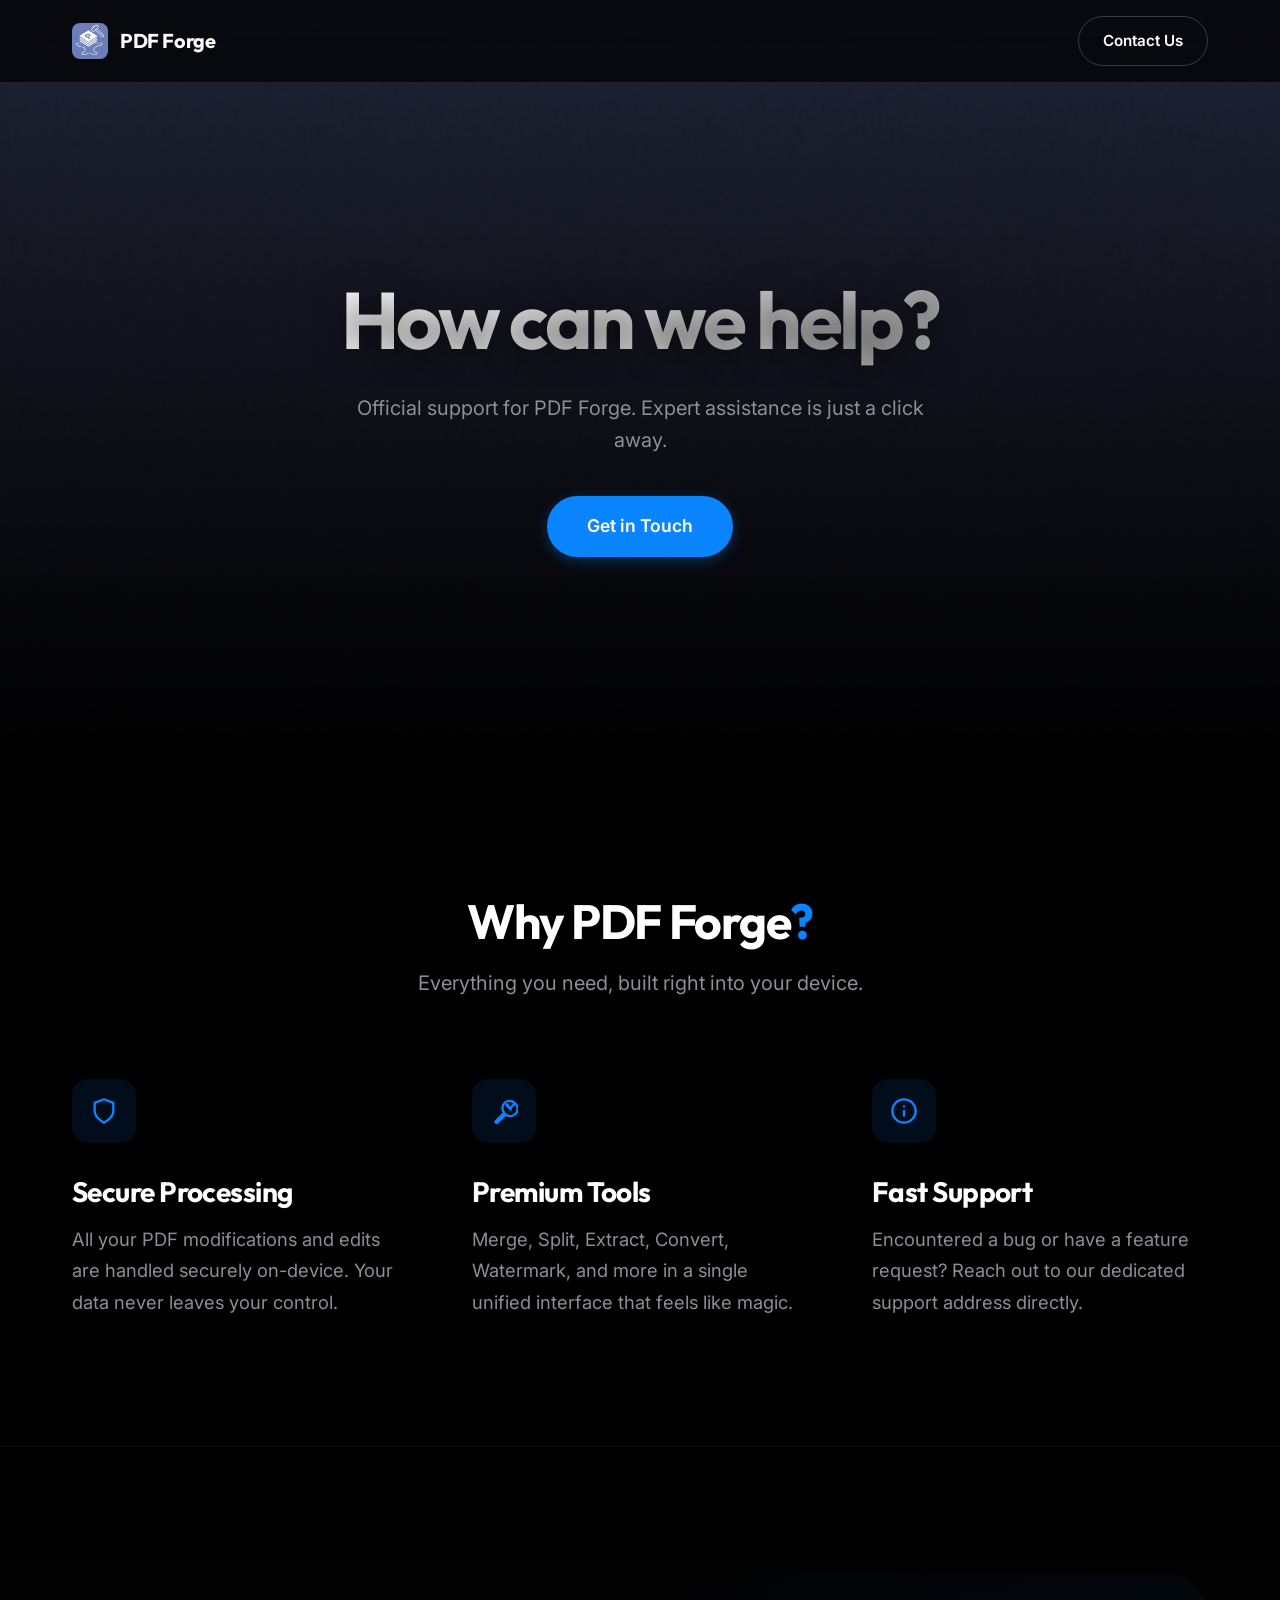
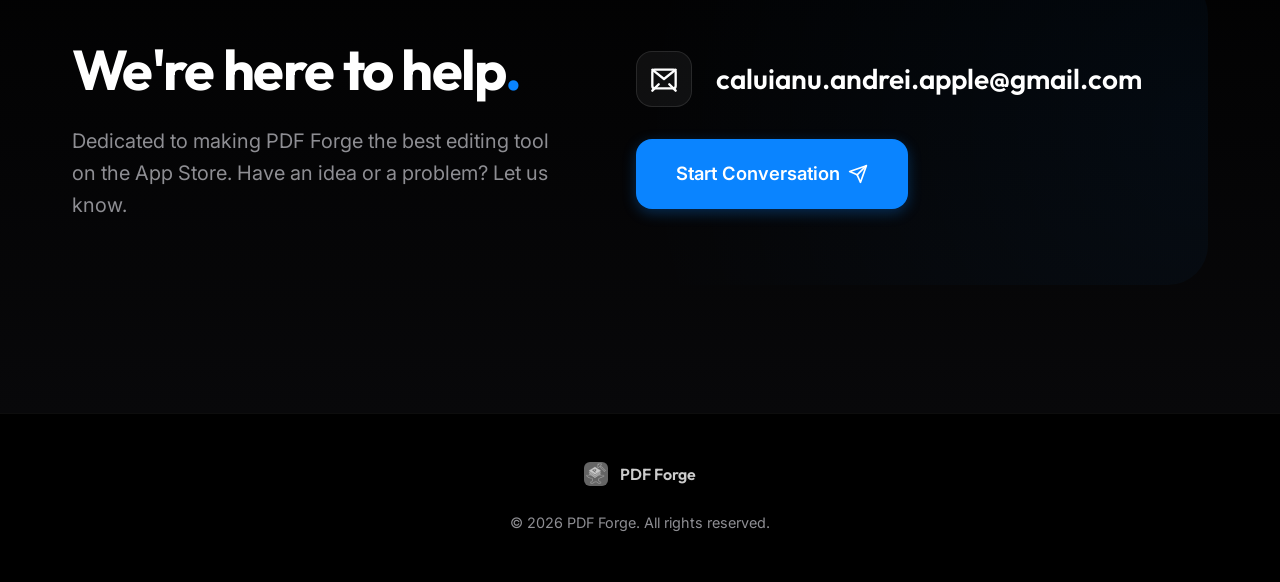
==== index.html @ 0be0e8b3 "Initial commit: PDF Forge support site with modern 3-column grid layout" ====
<!DOCTYPE html>
<html lang="en">
<head>
    <meta charset="UTF-8">
    <meta name="viewport" content="width=device-width, initial-scale=1.0">
    <title>PDF Forge Help & Support</title>
    <meta name="description" content="Official support site for PDF Forge. Get help, contact us, and learn more about the premium PDF editing app.">
    
    <!-- Modern Fonts -->
    <link rel="preconnect" href="https://fonts.googleapis.com">
    <link rel="preconnect" href="https://fonts.gstatic.com" crossorigin>
    <link href="https://fonts.googleapis.com/css2?family=Inter:wght@300;400;500;600;700&family=Outfit:wght@500;700;800&display=swap" rel="stylesheet">
    
    <link rel="stylesheet" href="styles.css">
</head>
<body>
    <!-- Navbar -->
    <nav class="navbar">
        <div class="nav-content">
            <div class="brand">
                <img src="assets/logo.png" alt="PDF Forge App Icon" class="logo">
                <span class="brand-text">PDF Forge</span>
            </div>
            <a href="#contact" class="btn btn-outline" id="navContactBtn">Contact Us</a>
        </div>
    </nav>

    <!-- Hero Section -->
    <header class="hero">
        <div class="hero-bg">
            <img src="assets/hero.png" alt="PDF Forge Interface" class="hero-img">
            <div class="hero-overlay"></div>
        </div>
        
        <div class="hero-content">
            <h1 class="hero-title">How can we help?</h1>
            <p class="hero-subtitle">Official support for PDF Forge. Expert assistance is just a click away.</p>
            <a href="#contact" class="btn btn-primary hero-btn">Get in Touch</a>
        </div>
    </header>

    <!-- Features / Highlights -->
    <section class="info-section">
        <div class="container relative-zIndex">
            <div class="section-header">
                <h2>Why PDF Forge<span class="accent-dot">?</span></h2>
                <p>Everything you need, built right into your device.</p>
            </div>
            
            <div class="features-grid">
                <!-- Feature 1 -->
                <div class="feature-block">
                    <div class="feature-icon">
                        <svg xmlns="http://www.w3.org/2000/svg" width="28" height="28" viewBox="0 0 24 24" fill="none" stroke="currentColor" stroke-width="2" stroke-linecap="round" stroke-linejoin="round"><path d="M12 22s8-4 8-10V5l-8-3-8 3v7c0 6 8 10 8 10z"></path></svg>
                    </div>
                    <h3>Secure Processing</h3>
                    <p class="feature-desc">All your PDF modifications and edits are handled securely on-device. Your data never leaves your control.</p>
                </div>

                <!-- Feature 2 -->
                <div class="feature-block">
                    <div class="feature-icon">
                        <svg xmlns="http://www.w3.org/2000/svg" width="28" height="28" viewBox="0 0 24 24" fill="none" stroke="currentColor" stroke-width="2" stroke-linecap="round" stroke-linejoin="round"><path d="M14.7 6.3a1 1 0 0 0 0 1.4l1.6 1.6a1 1 0 0 0 1.4 0l3.77-3.77a6 6 0 0 1-7.94 9.36l-7.1 7.1a1 1 0 0 1-1.41-1.41l7.1-7.1a6 6 0 0 1 9.36-7.94l-3.77 3.77a1 1 0 0 0 0 1.41z"/></svg>
                    </div>
                    <h3>Premium Tools</h3>
                    <p class="feature-desc">Merge, Split, Extract, Convert, Watermark, and more in a single unified interface that feels like magic.</p>
                </div>

                <!-- Feature 3 -->
                <div class="feature-block">
                    <div class="feature-icon">
                        <svg xmlns="http://www.w3.org/2000/svg" width="28" height="28" viewBox="0 0 24 24" fill="none" stroke="currentColor" stroke-width="2" stroke-linecap="round" stroke-linejoin="round"><circle cx="12" cy="12" r="10"></circle><line x1="12" y1="16" x2="12" y2="12"></line><line x1="12" y1="8" x2="12.01" y2="8"></line></svg>
                    </div>
                    <h3>Fast Support</h3>
                    <p class="feature-desc">Encountered a bug or have a feature request? Reach out to our dedicated support address directly.</p>
                </div>
            </div>
        </div>
    </section>

    <!-- Contact Section -->
    <section id="contact" class="contact-section">
        <div class="container">
            <div class="contact-content-wrapper">
                <div class="contact-typography">
                    <h2>We're here to help<span class="accent-dot">.</span></h2>
                    <p class="contact-lead">Dedicated to making PDF Forge the best editing tool on the App Store. Have an idea or a problem? Let us know.</p>
                </div>
                
                <div class="contact-action-area">
                    <div class="email-display">
                        <div class="email-icon">
                            <svg xmlns="http://www.w3.org/2000/svg" width="28" height="28" viewBox="0 0 24 24" fill="none" stroke="currentColor" stroke-width="2" stroke-linecap="round" stroke-linejoin="round"><rect x="2" y="4" width="20" height="16" rx="2" ry="2"></rect><path d="m2 22 5.5-5.5"></path><path d="m22 22-5.5-5.5"></path><path d="M2 4l10 8 10-8"></path></svg>
                        </div>
                        <a href="mailto:caluianu.andrei.apple@gmail.com" class="email-address-large">caluianu.andrei.apple@gmail.com</a>
                    </div>

                    <a href="mailto:caluianu.andrei.apple@gmail.com?subject=PDF%20Forge%20Support%20Request" class="btn btn-primary btn-cta">
                        Start Conversation
                        <svg xmlns="http://www.w3.org/2000/svg" width="20" height="20" viewBox="0 0 24 24" fill="none" stroke="currentColor" stroke-width="2" stroke-linecap="round" stroke-linejoin="round"><line x1="22" y1="2" x2="11" y2="13"></line><polygon points="22 2 15 22 11 13 2 9 22 2"></polygon></svg>
                    </a>
                </div>
            </div>
        </div>
    </section>

    <!-- Footer -->
    <footer class="footer">
        <div class="container footer-content">
            <div class="footer-brand">
                <img src="assets/logo.png" alt="PDF Forge App Icon">
                <span>PDF Forge</span>
            </div>
            <p class="copyright">&copy; 2026 PDF Forge. All rights reserved.</p>
        </div>
    </footer>

    <script>
        // Smooth scrolling for anchor links
        document.querySelectorAll('a[href^="#"]').forEach(anchor => {
            anchor.addEventListener('click', function (e) {
                e.preventDefault();
                document.querySelector(this.getAttribute('href')).scrollIntoView({
                    behavior: 'smooth'
                });
            });
        });
    </script>
</body>
</html>
---- styles.css ----
:root {
    --primary: #0A84FF; /* iOS Blue */
    --primary-hover: #0070E0;
    --bg-dark: #000000;
    --bg-card: #1C1C1E; /* iOS dark gray */
    --bg-card-hover: #2C2C2E;
    --text-main: #FFFFFF;
    --text-muted: #8E8E93;
    --glass-bg: rgba(28, 28, 30, 0.6);
    --glass-border: rgba(255, 255, 255, 0.1);
    
    --font-sans: 'Inter', -apple-system, BlinkMacSystemFont, "Segoe UI", Roboto, Helvetica, Arial, sans-serif;
    --font-heading: 'Outfit', -apple-system, BlinkMacSystemFont, "Segoe UI", Roboto, sans-serif;
}

* {
    margin: 0;
    padding: 0;
    box-sizing: border-box;
}

body {
    font-family: var(--font-sans);
    background-color: var(--bg-dark);
    color: var(--text-main);
    line-height: 1.6;
    -webkit-font-smoothing: antialiased;
}

.container {
    max-width: 1200px;
    margin: 0 auto;
    padding: 0 2rem;
}

/* Typography */
h1, h2, h3 {
    font-family: var(--font-heading);
    font-weight: 700;
    line-height: 1.2;
}

a {
    text-decoration: none;
    color: inherit;
    transition: all 0.2s ease;
}

/* Buttons */
.btn {
    display: inline-flex;
    align-items: center;
    justify-content: center;
    gap: 0.5rem;
    padding: 0.75rem 1.5rem;
    border-radius: 999px;
    font-weight: 600;
    font-size: 0.95rem;
    cursor: pointer;
    transition: all 0.3s cubic-bezier(0.4, 0, 0.2, 1);
    border: none;
}

.btn-primary {
    background: var(--primary);
    color: white;
    box-shadow: 0 4px 14px rgba(10, 132, 255, 0.3);
}

.btn-primary:hover {
    background: var(--primary-hover);
    transform: translateY(-2px);
    box-shadow: 0 6px 20px rgba(10, 132, 255, 0.4);
}

.btn-outline {
    background: transparent;
    border: 1px solid rgba(255, 255, 255, 0.2);
    color: white;
}

.btn-outline:hover {
    border-color: white;
    background: rgba(255, 255, 255, 0.1);
}

/* Navbar */
.navbar {
    position: fixed;
    top: 0;
    left: 0;
    right: 0;
    z-index: 100;
    padding: 1rem 0;
    background: rgba(0, 0, 0, 0.7);
    backdrop-filter: blur(20px);
    -webkit-backdrop-filter: blur(20px);
    border-bottom: 1px solid var(--glass-border);
}

.nav-content {
    max-width: 1200px;
    margin: 0 auto;
    padding: 0 2rem;
    display: flex;
    justify-content: space-between;
    align-items: center;
}

.brand {
    display: flex;
    align-items: center;
    gap: 0.75rem;
}

.logo {
    width: 36px;
    height: 36px;
    border-radius: 8px;
    object-fit: cover;
}

.brand-text {
    font-family: var(--font-heading);
    font-size: 1.25rem;
    font-weight: 700;
    letter-spacing: -0.02em;
}

/* Hero */
.hero {
    position: relative;
    min-height: 85vh;
    display: flex;
    align-items: center;
    justify-content: center;
    text-align: center;
    padding: 8rem 1rem 4rem;
    overflow: hidden;
}

.hero-bg {
    position: absolute;
    inset: 0;
    z-index: 0;
}

.hero-img {
    width: 100%;
    height: 100%;
    object-fit: cover;
    object-position: center top;
    opacity: 0.4;
    transform: scale(1.05); /* Slight scale to prevent edge bleed */
    animation: gentle-zoom 20s ease-in-out infinite alternate;
}

@keyframes gentle-zoom {
    0% { transform: scale(1.05); }
    100% { transform: scale(1.1); }
}

.hero-overlay {
    position: absolute;
    inset: 0;
    background: linear-gradient(to bottom, rgba(0,0,0,0.3) 0%, rgba(0,0,0,0.8) 70%, var(--bg-dark) 100%);
}

.hero-content {
    position: relative;
    z-index: 1;
    max-width: 800px;
    margin: 0 auto;
}

.hero-title {
    font-size: clamp(3rem, 8vw, 5rem);
    letter-spacing: -0.04em;
    margin-bottom: 1.5rem;
    background: linear-gradient(135deg, #fff 0%, #a5a5a5 100%);
    -webkit-background-clip: text;
    -webkit-text-fill-color: transparent;
    text-shadow: 0 4px 30px rgba(0,0,0,0.5);
}

.hero-subtitle {
    font-size: 1.25rem;
    color: var(--text-muted);
    margin-bottom: 2.5rem;
    max-width: 600px;
    margin-left: auto;
    margin-right: auto;
}

.hero-btn {
    font-size: 1.1rem;
    padding: 1rem 2.5rem;
}

/* Info Section (Redesigned - Clean Grid) */
.info-section {
    padding: 8rem 0;
    position: relative;
    z-index: 2;
    background: var(--bg-dark);
}

.section-header {
    text-align: center;
    margin-bottom: 5rem;
}

.section-header h2 {
    font-size: 3rem;
    margin-bottom: 1rem;
    letter-spacing: -0.03em;
}

.section-header p {
    font-size: 1.25rem;
    color: var(--text-muted);
}

.features-grid {
    display: grid;
    grid-template-columns: repeat(3, 1fr);
    gap: 4rem;
}

.feature-block {
    text-align: left;
}

.feature-icon {
    display: inline-flex;
    align-items: center;
    justify-content: center;
    width: 64px;
    height: 64px;
    border-radius: 16px;
    background: rgba(10, 132, 255, 0.1); 
    color: var(--primary);
    margin-bottom: 2rem;
}

.feature-block h3 {
    font-size: 1.75rem;
    margin-bottom: 1rem;
    letter-spacing: -0.02em;
}

.accent-dot {
    color: var(--primary);
}

.feature-desc {
    font-size: 1.15rem;
    color: var(--text-muted);
    line-height: 1.7;
}

/* Contact Section (Redesigned) */
.contact-section {
    padding: 8rem 0;
    position: relative;
    z-index: 2;
    background: linear-gradient(to bottom, var(--bg-dark) 0%, #08080a 100%);
    border-top: 1px solid rgba(255, 255, 255, 0.03);
}

.contact-content-wrapper {
    display: flex;
    align-items: center;
    justify-content: space-between;
    gap: 4rem;
    background: radial-gradient(circle at right, rgba(10, 132, 255, 0.05) 0%, transparent 50%);
    padding: 4rem 0;
    border-radius: 40px;
}

.contact-typography {
    flex: 1;
    max-width: 500px;
}

.contact-typography h2 {
    font-size: 3.5rem;
    margin-bottom: 1.5rem;
    line-height: 1.1;
    letter-spacing: -0.03em;
}

.contact-lead {
    font-size: 1.25rem;
    color: var(--text-muted);
}

.contact-action-area {
    flex: 1;
    display: flex;
    flex-direction: column;
    align-items: flex-start;
    gap: 2rem;
}

.email-display {
    display: flex;
    align-items: center;
    gap: 1.5rem;
}

.email-icon {
    width: 56px;
    height: 56px;
    border-radius: 16px;
    background: rgba(255, 255, 255, 0.05);
    border: 1px solid rgba(255, 255, 255, 0.1);
    display: flex;
    align-items: center;
    justify-content: center;
    color: var(--text-main);
}

.email-address-large {
    font-size: 1.75rem;
    font-weight: 600;
    font-family: var(--font-heading);
    color: var(--text-main);
    transition: color 0.3s ease;
}

.email-address-large:hover {
    color: var(--primary);
}

.btn-cta {
    font-size: 1.15rem;
    padding: 1.25rem 2.5rem;
    border-radius: 16px; /* slightly more squared for contrast */
}

/* Footer */
.footer {
    border-top: 1px solid rgba(255, 255, 255, 0.05);
    padding: 3rem 0;
    background: var(--bg-dark);
}

.footer-content {
    display: flex;
    flex-direction: column;
    align-items: center;
    gap: 1.5rem;
}

.footer-brand {
    display: flex;
    align-items: center;
    gap: 0.75rem;
    opacity: 0.8;
}

.footer-brand img {
    width: 24px;
    height: 24px;
    border-radius: 6px;
    filter: grayscale(100%);
}

.footer-brand span {
    font-weight: 600;
    font-family: var(--font-heading);
}

.copyright {
    color: var(--text-muted);
    font-size: 0.9rem;
}

/* Responsive */
@media (max-width: 968px) {
    .features-grid {
        grid-template-columns: 1fr;
        gap: 4rem;
    }
    
    .feature-block {
        text-align: center;
    }
    
    .feature-icon {
        margin: 0 auto 2rem;
    }
    
    .contact-content-wrapper {
        flex-direction: column;
        text-align: center;
        padding: 2rem 0;
    }
    
    .contact-typography {
        max-width: 100%;
    }
    
    .contact-action-area {
        align-items: center;
    }
    
    .email-display {
        flex-direction: column;
        gap: 1rem;
    }
}

@media (max-width: 768px) {
    .hero-title {
        font-size: 2.5rem;
    }
    
    .contact-typography h2 {
        font-size: 2.5rem;
    }
    
    .email-address-large {
        font-size: 1.25rem;
        word-break: break-all;
    }
}
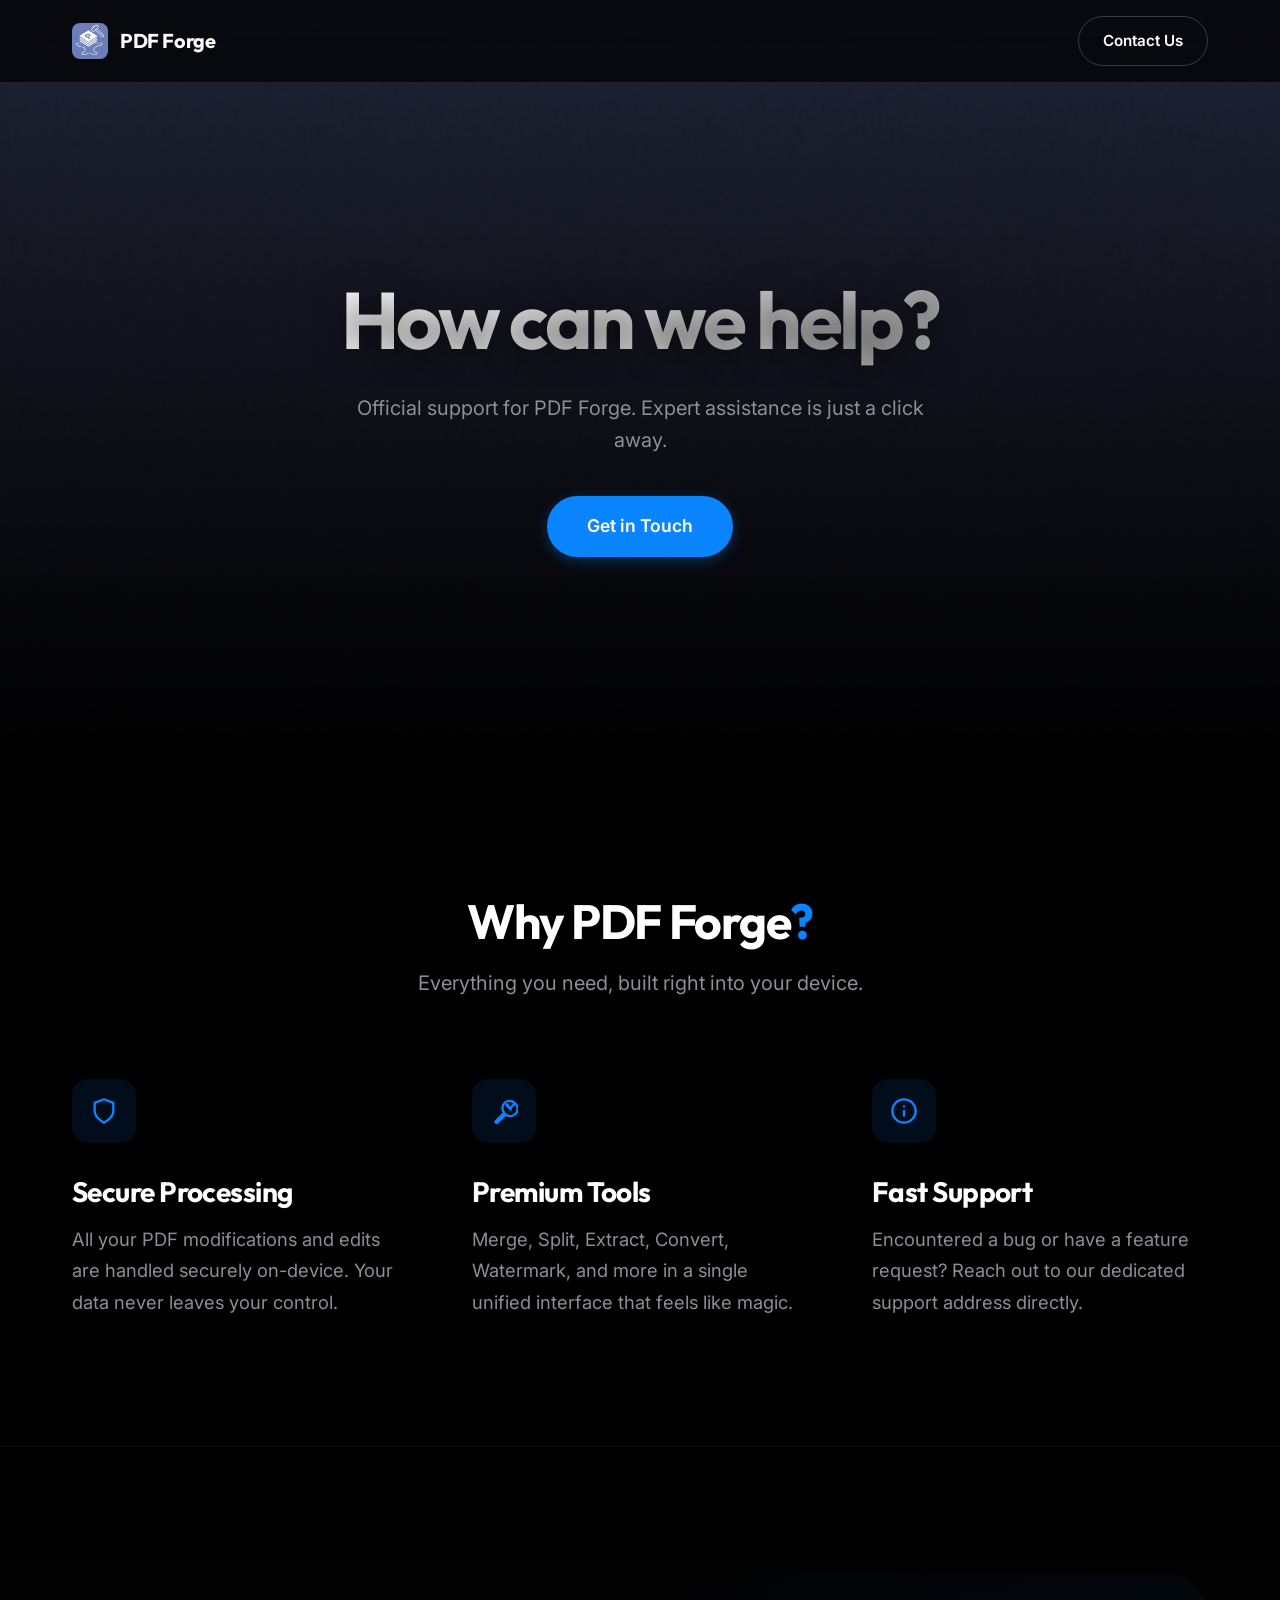
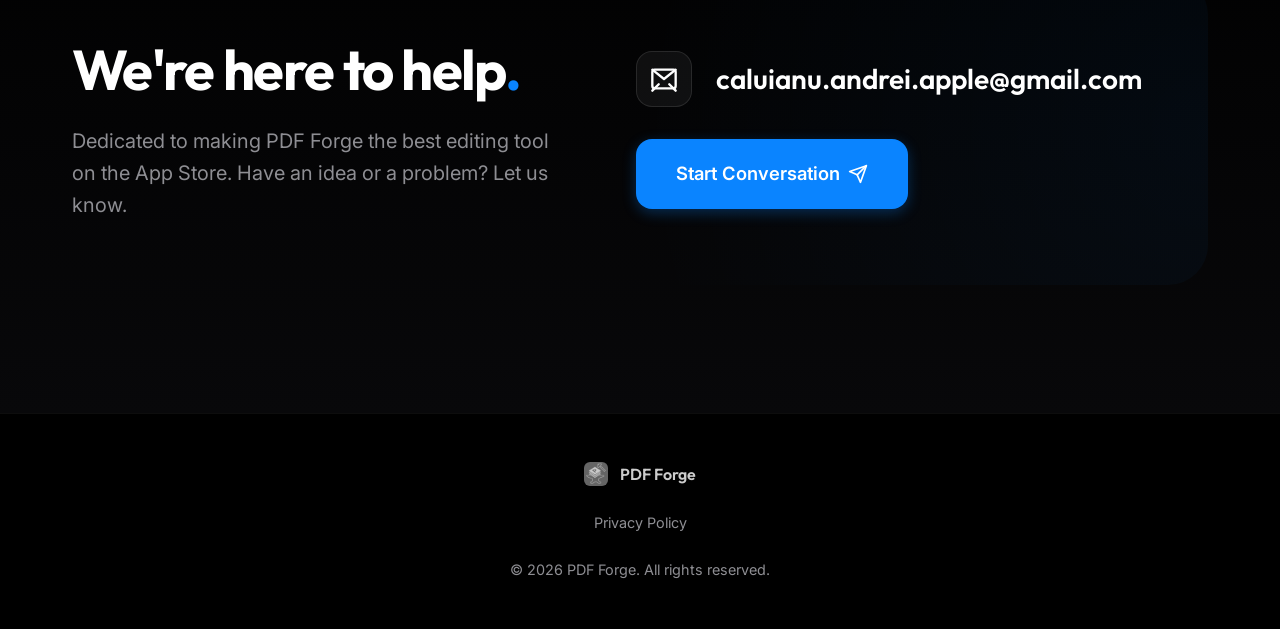
==== commit 357ed9b1: "Add App Store compliant Privacy Policy page" ====
--- a/index.html
+++ b/index.html
@@ -111,6 +111,7 @@
                 <img src="assets/logo.png" alt="PDF Forge App Icon">
                 <span>PDF Forge</span>
             </div>
+            <a href="privacy.html" class="footer-link">Privacy Policy</a>
             <p class="copyright">&copy; 2026 PDF Forge. All rights reserved.</p>
         </div>
     </footer>
--- a/styles.css
+++ b/styles.css
@@ -377,6 +377,68 @@
     font-size: 0.9rem;
 }
 
+.footer-link {
+    color: var(--text-muted);
+    font-size: 0.9rem;
+    transition: color 0.2s ease;
+}
+
+.footer-link:hover {
+    color: var(--primary);
+}
+
+/* Privacy Policy Page */
+.policy-page {
+    padding: 10rem 0 6rem;
+    min-height: 80vh;
+}
+
+.policy-page h1 {
+    font-size: clamp(2.5rem, 6vw, 4rem);
+    margin-bottom: 0.5rem;
+    letter-spacing: -0.03em;
+}
+
+.policy-effective {
+    color: var(--text-muted);
+    font-size: 0.95rem;
+    margin-bottom: 3rem;
+}
+
+.policy-intro {
+    font-size: 1.2rem;
+    color: rgba(255, 255, 255, 0.8);
+    line-height: 1.8;
+    margin-bottom: 3rem;
+    max-width: 800px;
+}
+
+.policy-section {
+    margin-bottom: 2.5rem;
+    max-width: 800px;
+}
+
+.policy-section h2 {
+    font-size: 1.4rem;
+    margin-bottom: 0.75rem;
+    letter-spacing: -0.02em;
+}
+
+.policy-section p {
+    color: var(--text-muted);
+    font-size: 1.05rem;
+    line-height: 1.8;
+}
+
+.policy-email {
+    color: var(--primary);
+    font-weight: 600;
+}
+
+.policy-email:hover {
+    text-decoration: underline;
+}
+
 /* Responsive */
 @media (max-width: 968px) {
     .features-grid {
